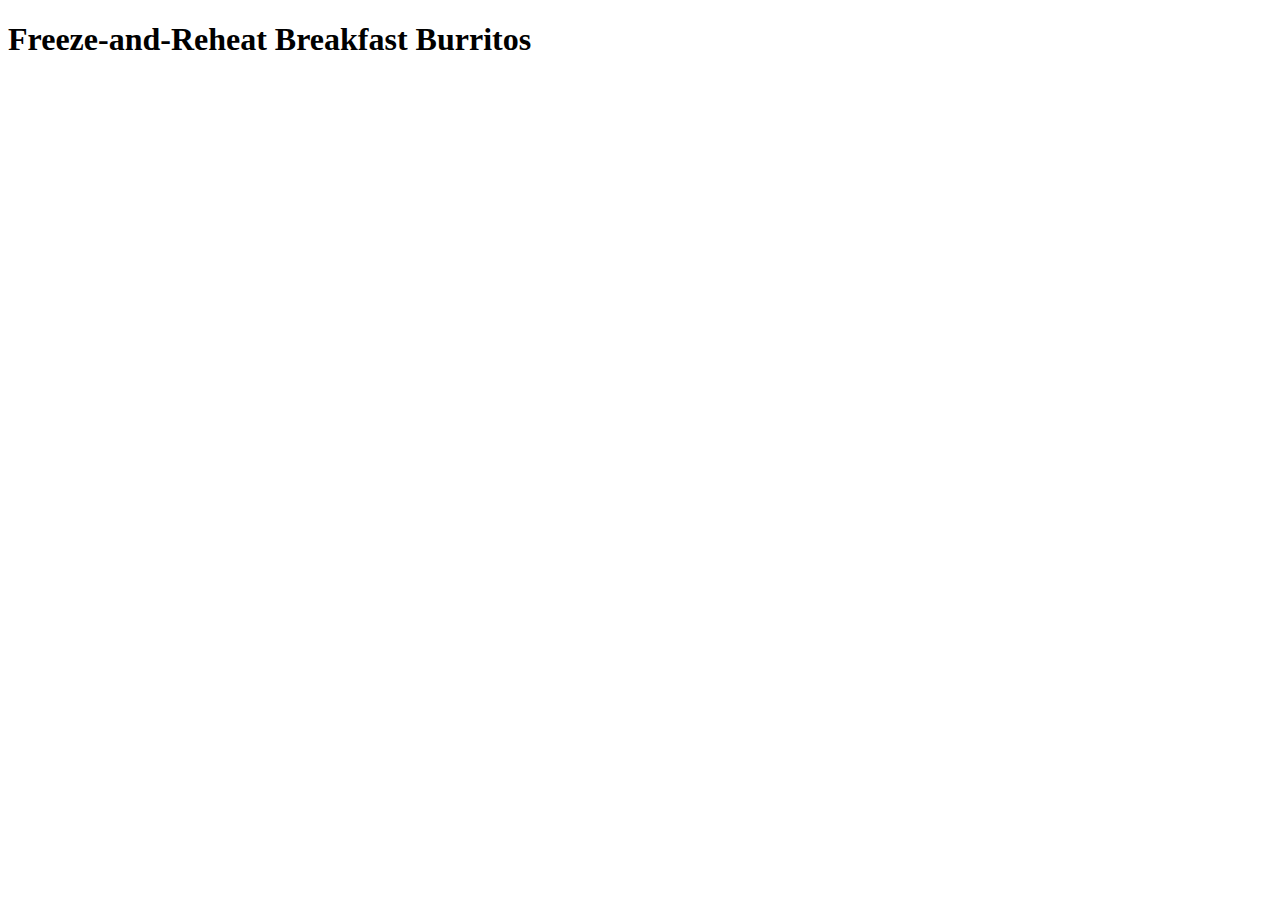
==== recipes/burritos.html @ e286cbb9 "Add breakfast recipe" ====
<!DOCTYPE html>
<html lang="en">
<head>
  <meta charset="UTF-8">
  <meta http-equiv="X-UA-Compatible" content="IE=edge">
  <meta name="viewport" content="width=device-width, initial-scale=1.0">
  <title>Freeze-and-Reheat Breakfast Burritos</title>
</head>
<body>
  <h1>Freeze-and-Reheat Breakfast Burritos</h1>
</body>
</html>
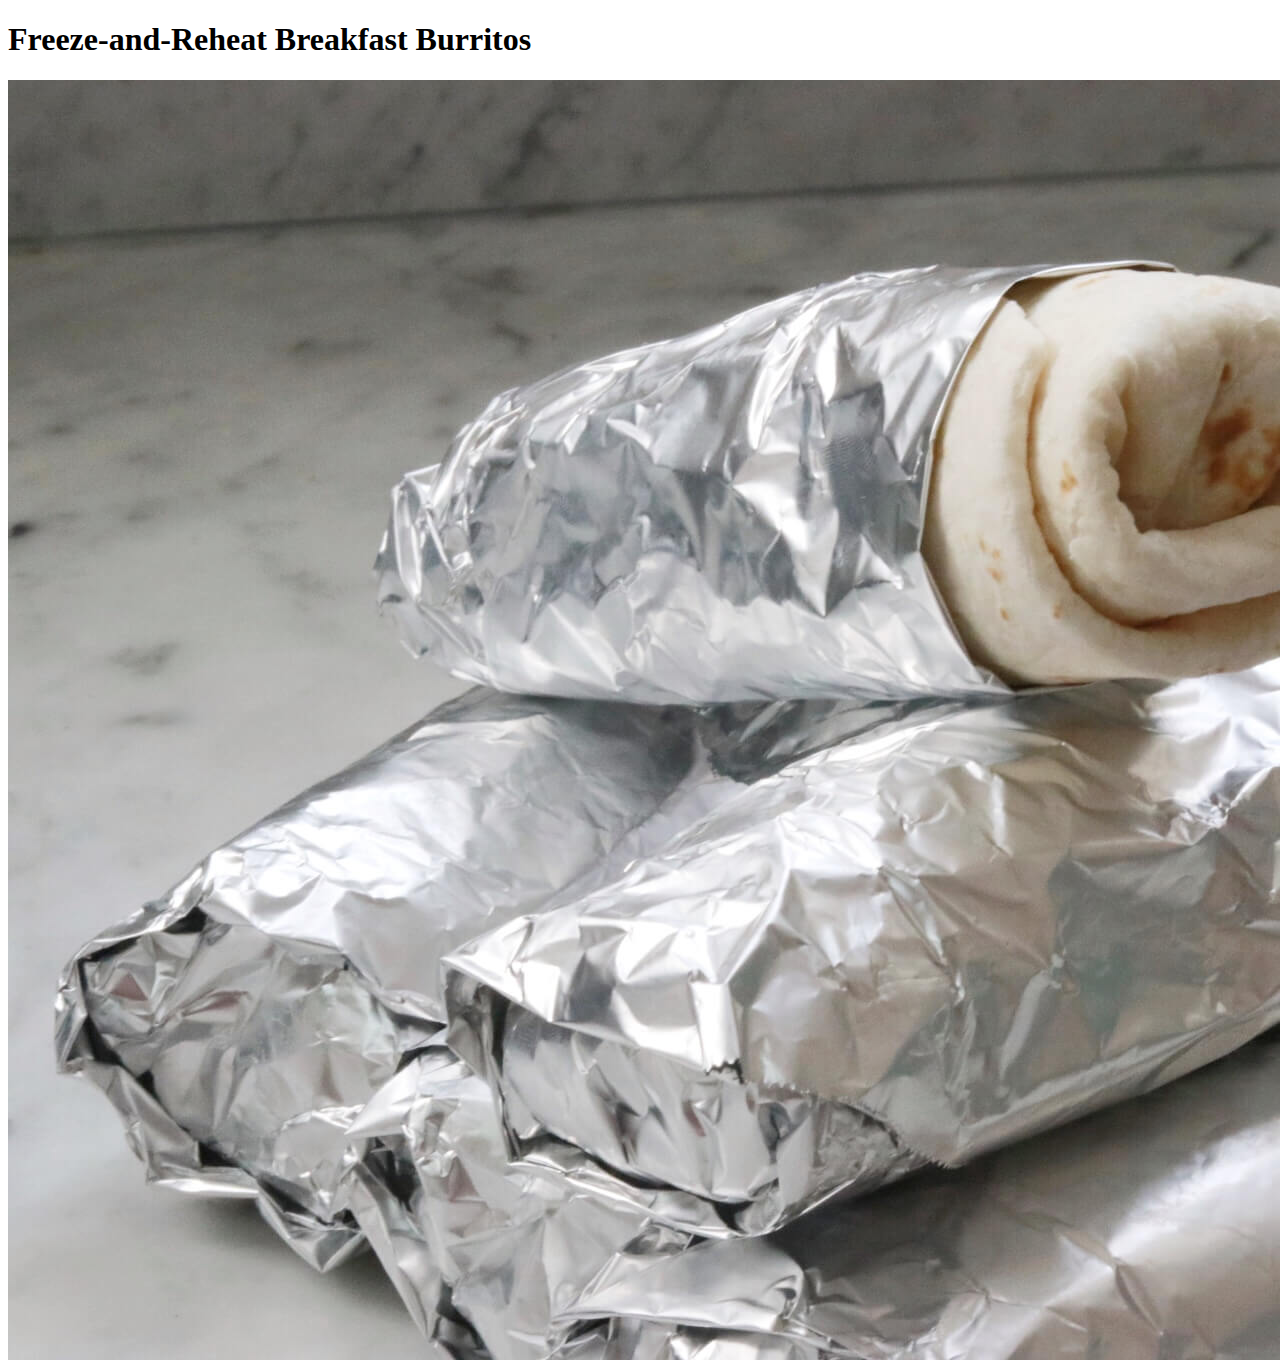
==== commit d566efda: "Add image" ====
--- a/recipes/burritos.html
+++ b/recipes/burritos.html
@@ -8,5 +8,6 @@
 </head>
 <body>
   <h1>Freeze-and-Reheat Breakfast Burritos</h1>
+  <img src="../images/burritos.jpeg" alt="Burritos">
 </body>
 </html>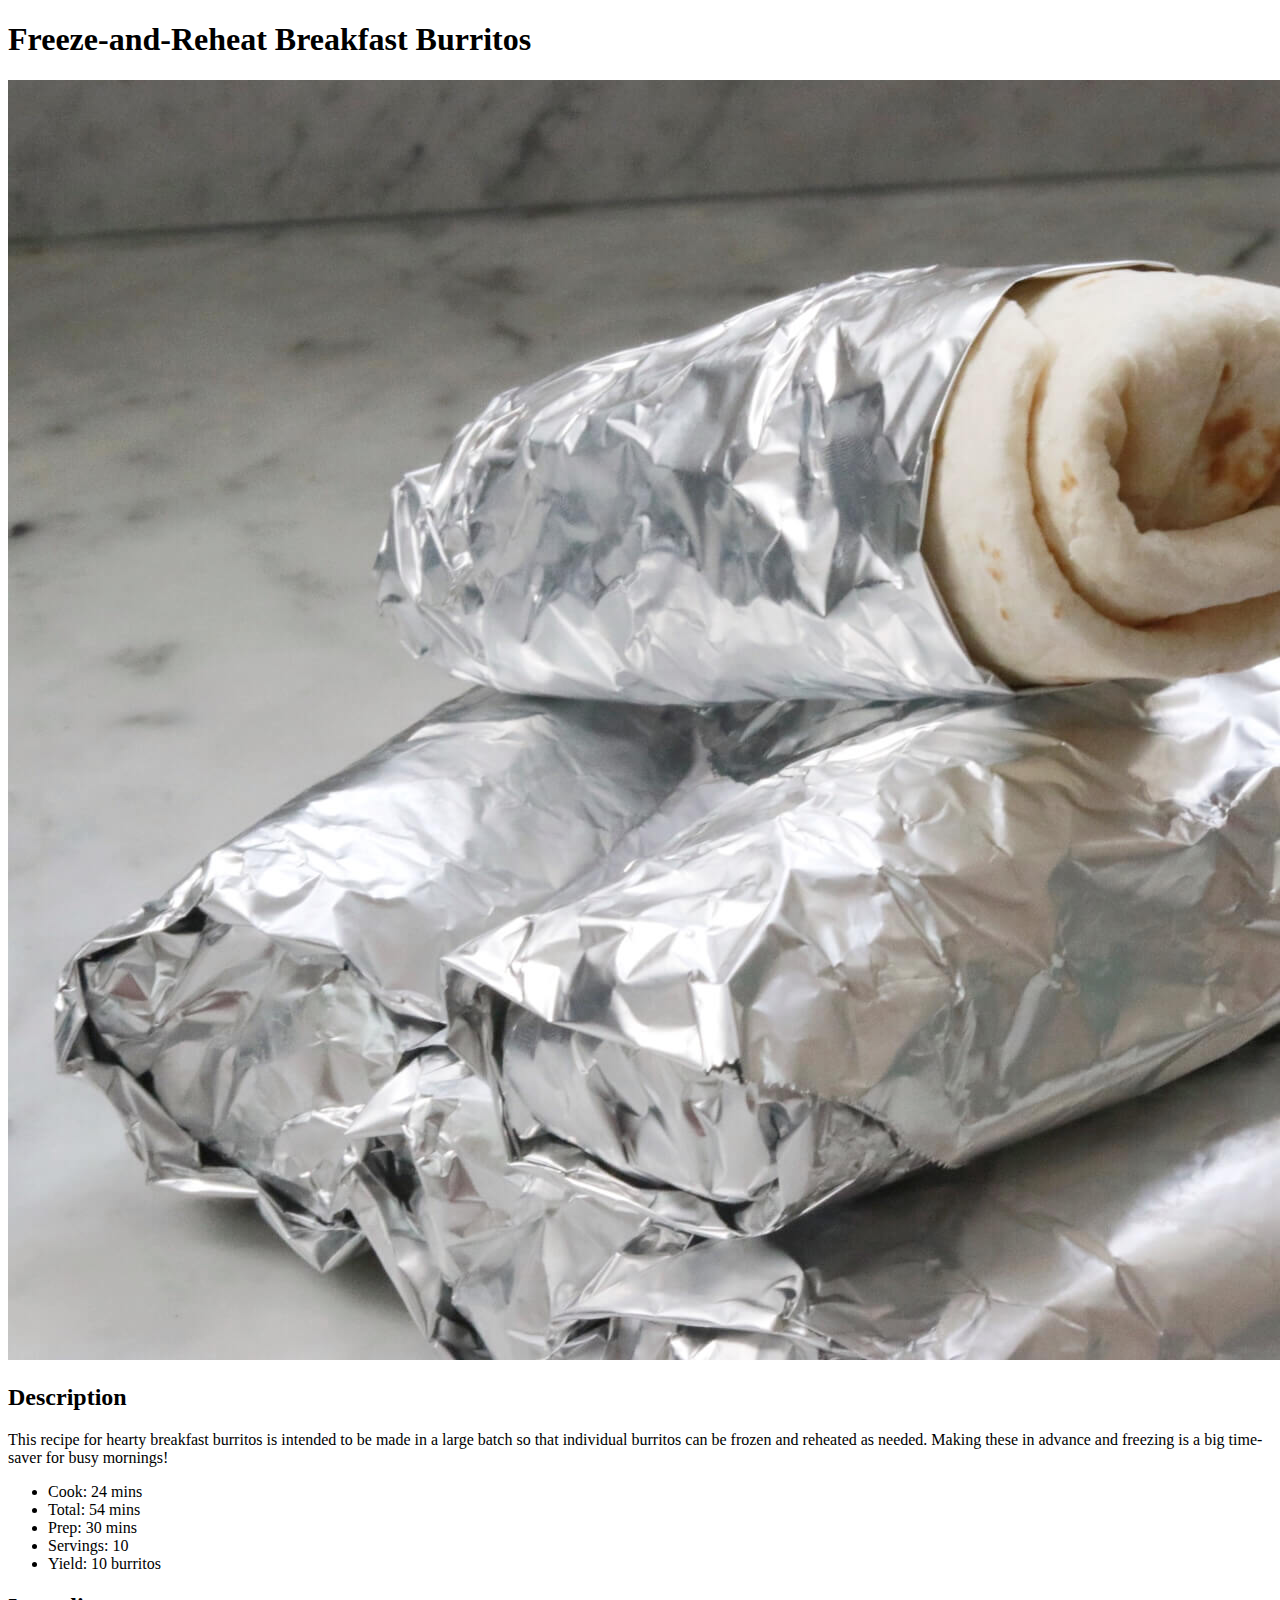
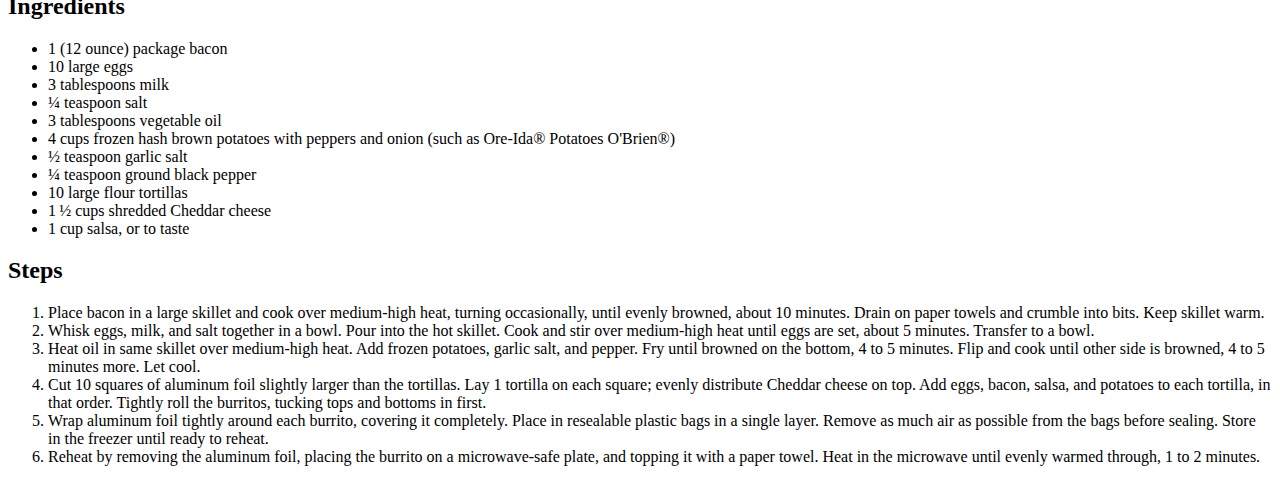
==== commit 7ee06943: "Add recipe" ====
--- a/recipes/burritos.html
+++ b/recipes/burritos.html
@@ -9,5 +9,41 @@
 <body>
   <h1>Freeze-and-Reheat Breakfast Burritos</h1>
   <img src="../images/burritos.jpeg" alt="Burritos">
+
+  <h2>Description</h2>
+  <p>This recipe for hearty breakfast burritos is intended to be made in a large batch so that individual burritos can be frozen and reheated as needed. Making these in advance and freezing is a big time-saver for busy mornings!</p>
+  
+  <ul>
+    <li>Cook: 24 mins</li>
+    <li>Total: 54 mins</li>
+    <li>Prep: 30 mins</li>
+    <li>Servings: 10</li>
+    <li>Yield: 10 burritos</li>
+  </ul>
+
+  <h2>Ingredients</h2>
+  <ul>
+    <li>1 (12 ounce) package bacon</li>
+    <li>10 large eggs</li>
+    <li>3 tablespoons milk</li>
+    <li>¼ teaspoon salt</li>
+    <li>3 tablespoons vegetable oil</li>
+    <li>4 cups frozen hash brown potatoes with peppers and onion (such as Ore-Ida® Potatoes O'Brien®)</li>
+    <li>½ teaspoon garlic salt</li>
+    <li>¼ teaspoon ground black pepper</li>
+    <li>10 large flour tortillas</li>
+    <li>1 ½ cups shredded Cheddar cheese</li>
+    <li>1 cup salsa, or to taste</li>
+  </ul>
+
+  <h2>Steps</h2>
+  <ol>
+    <li>Place bacon in a large skillet and cook over medium-high heat, turning occasionally, until evenly browned, about 10 minutes. Drain on paper towels and crumble into bits. Keep skillet warm.</li>
+    <li>Whisk eggs, milk, and salt together in a bowl. Pour into the hot skillet. Cook and stir over medium-high heat until eggs are set, about 5 minutes. Transfer to a bowl.</li>
+    <li>Heat oil in same skillet over medium-high heat. Add frozen potatoes, garlic salt, and pepper. Fry until browned on the bottom, 4 to 5 minutes. Flip and cook until other side is browned, 4 to 5 minutes more. Let cool.</li>
+    <li>Cut 10 squares of aluminum foil slightly larger than the tortillas. Lay 1 tortilla on each square; evenly distribute Cheddar cheese on top. Add eggs, bacon, salsa, and potatoes to each tortilla, in that order. Tightly roll the burritos, tucking tops and bottoms in first.</li>
+    <li>Wrap aluminum foil tightly around each burrito, covering it completely. Place in resealable plastic bags in a single layer. Remove as much air as possible from the bags before sealing. Store in the freezer until ready to reheat.</li>
+    <li>Reheat by removing the aluminum foil, placing the burrito on a microwave-safe plate, and topping it with a paper towel. Heat in the microwave until evenly warmed through, 1 to 2 minutes.</li>
+  </ol>
 </body>
 </html>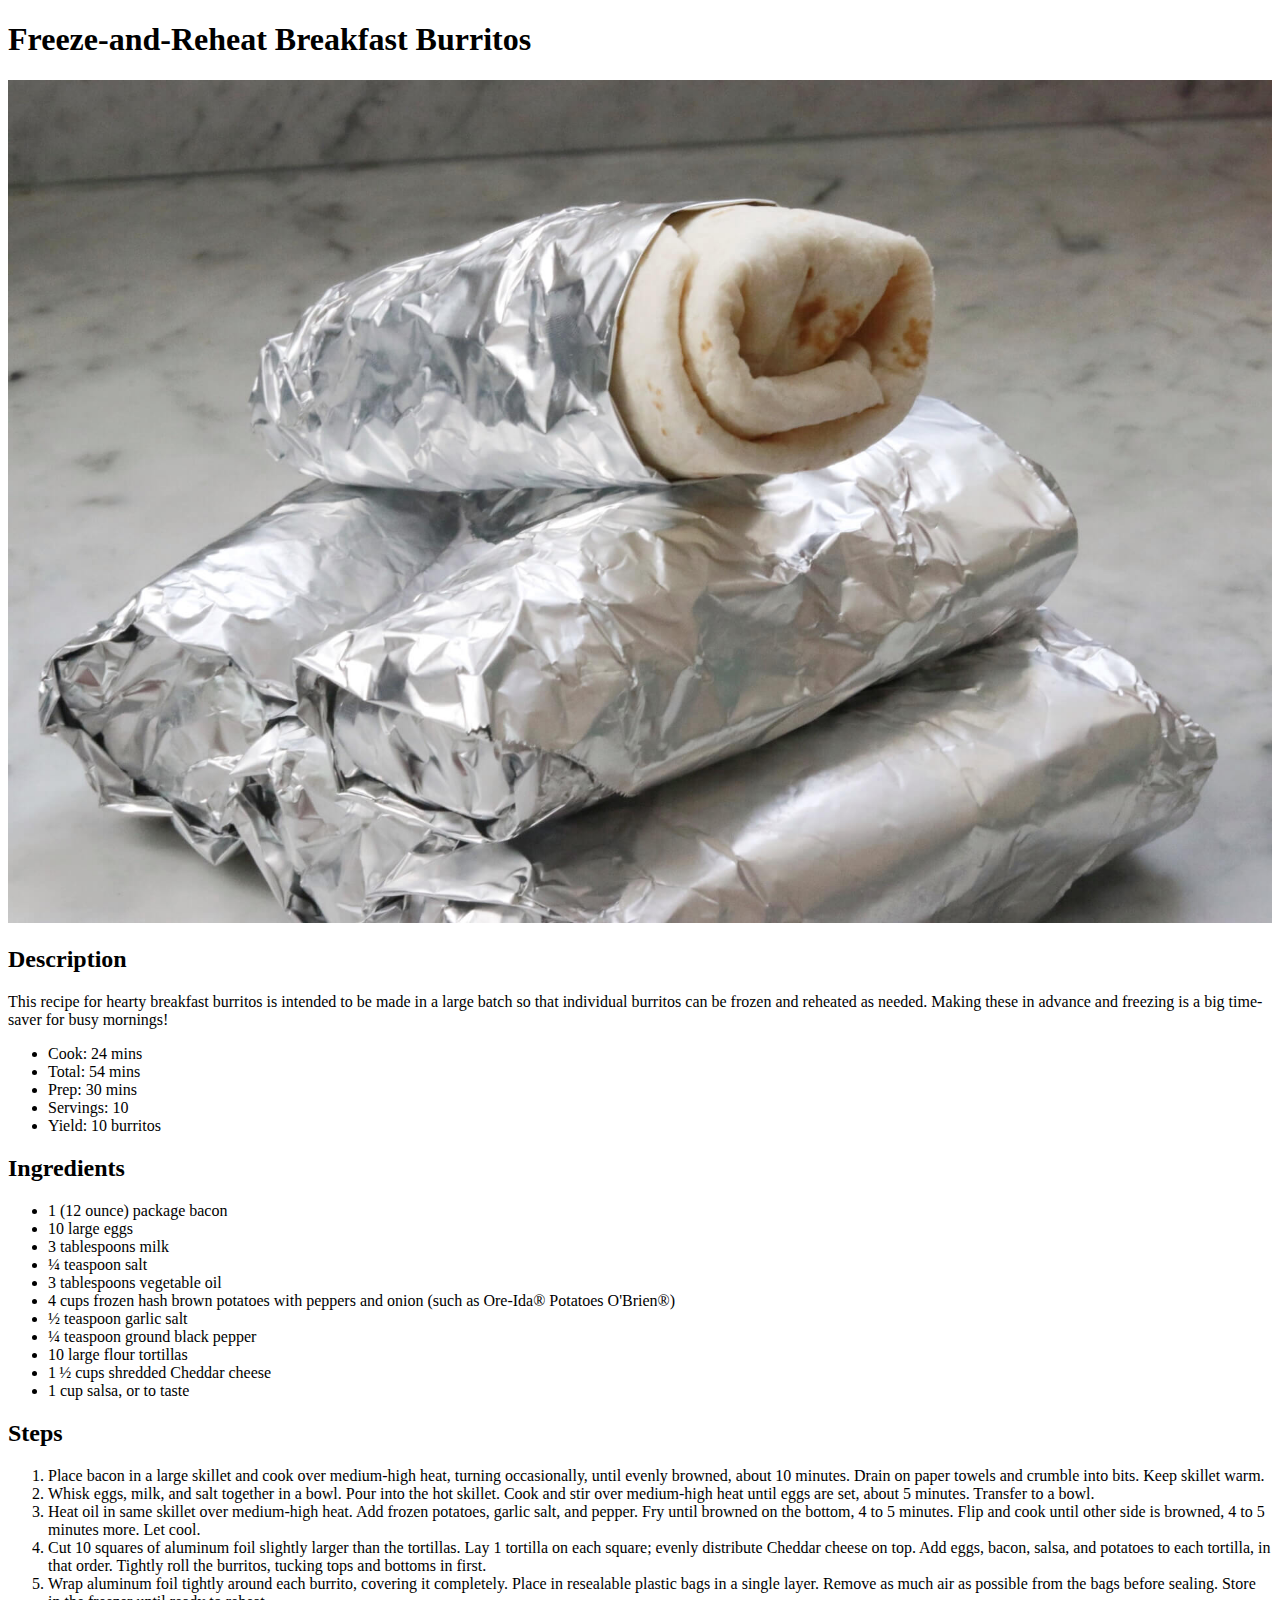
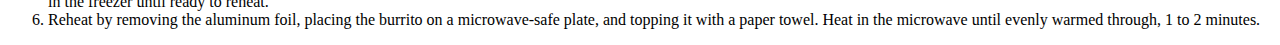
==== commit 1d497062: "Make images responsive" ====
--- a/recipes/burritos.html
+++ b/recipes/burritos.html
@@ -4,7 +4,8 @@
   <meta charset="UTF-8">
   <meta http-equiv="X-UA-Compatible" content="IE=edge">
   <meta name="viewport" content="width=device-width, initial-scale=1.0">
-  <title>Freeze-and-Reheat Breakfast Burritos</title>
+  <title>Freeze-and-Reheat Breakfast Burritos Recipe | Odin Recipes</title>
+  <link rel="stylesheet" href="../styles.css">
 </head>
 <body>
   <h1>Freeze-and-Reheat Breakfast Burritos</h1>
--- a/styles.css
+++ b/styles.css
@@ -0,0 +1,3 @@
+img {
+  width: 100%;
+}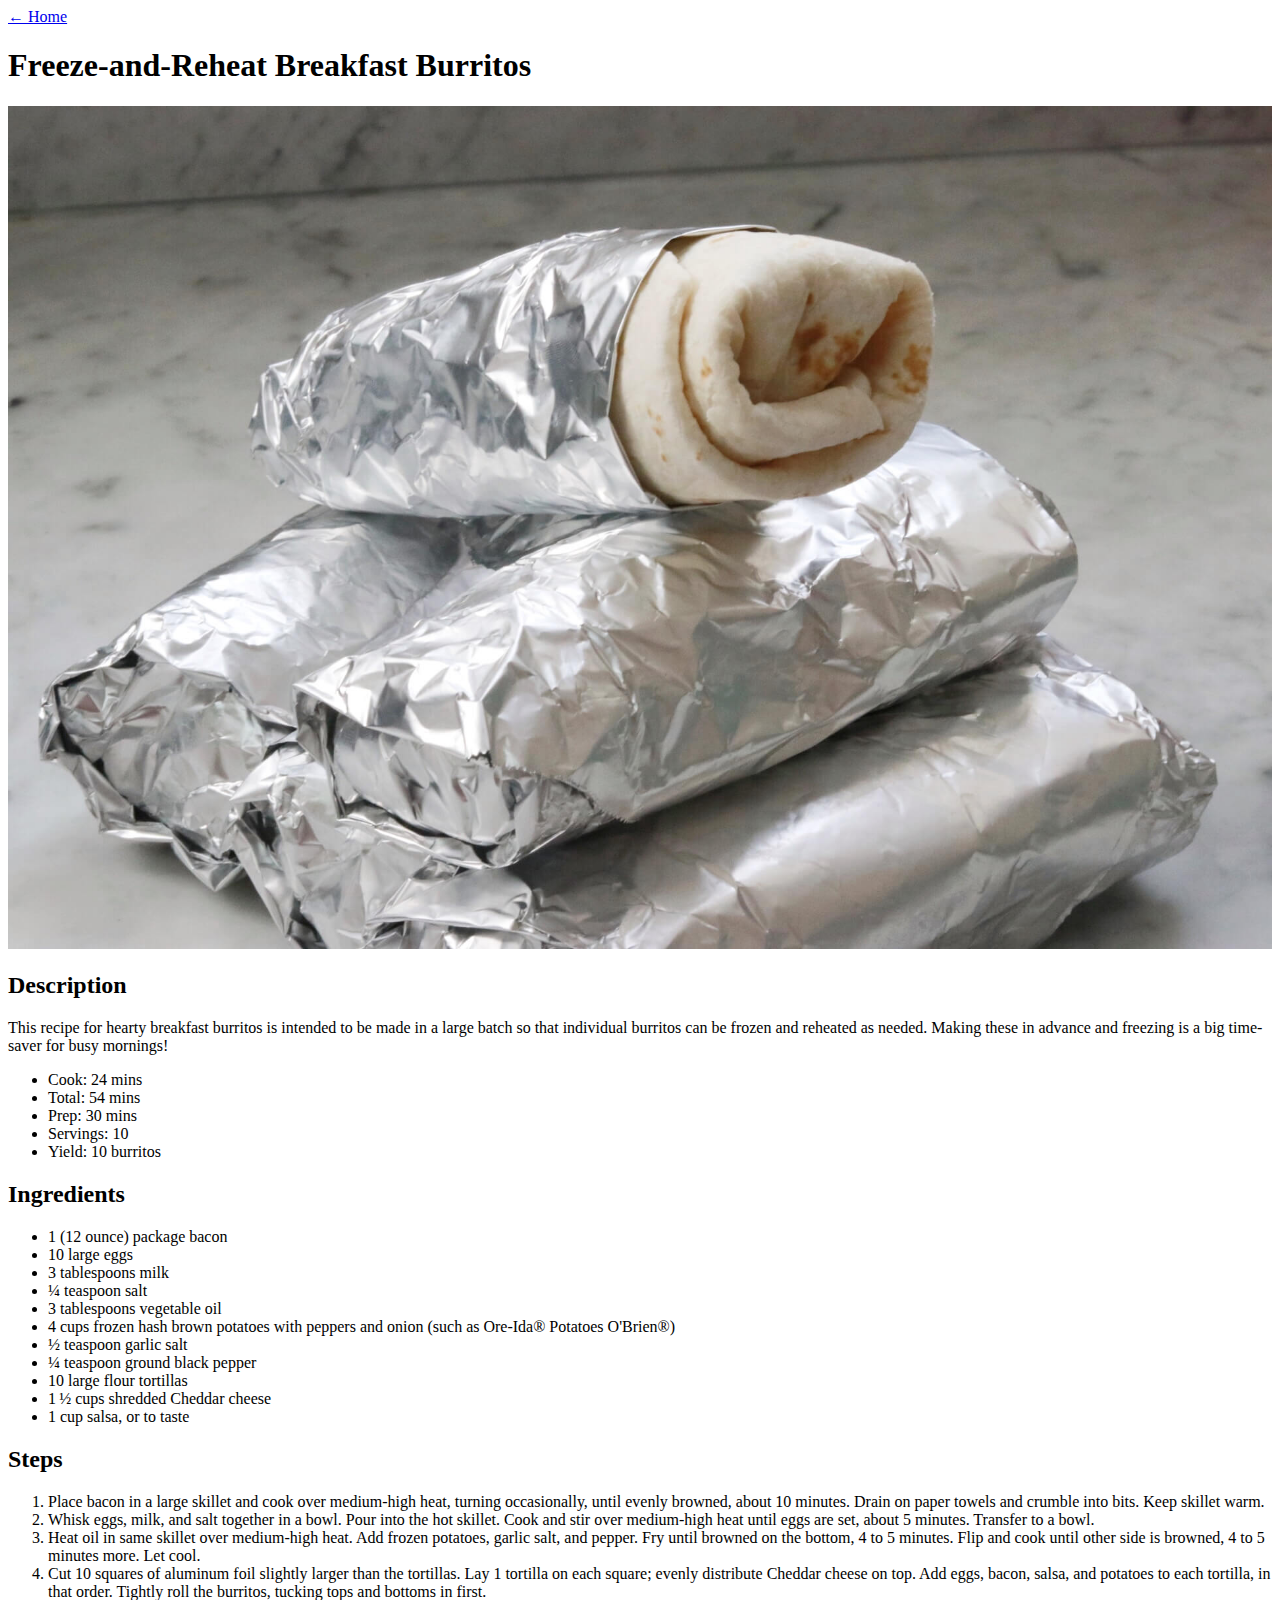
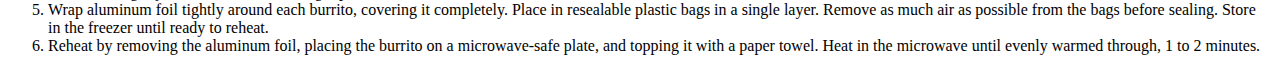
==== commit 7601a72f: "Add navigation link" ====
--- a/recipes/burritos.html
+++ b/recipes/burritos.html
@@ -8,6 +8,8 @@
   <link rel="stylesheet" href="../styles.css">
 </head>
 <body>
+  <a href="../index.html">&larr; Home</a>
+
   <h1>Freeze-and-Reheat Breakfast Burritos</h1>
   <img src="../images/burritos.jpeg" alt="Burritos">
 
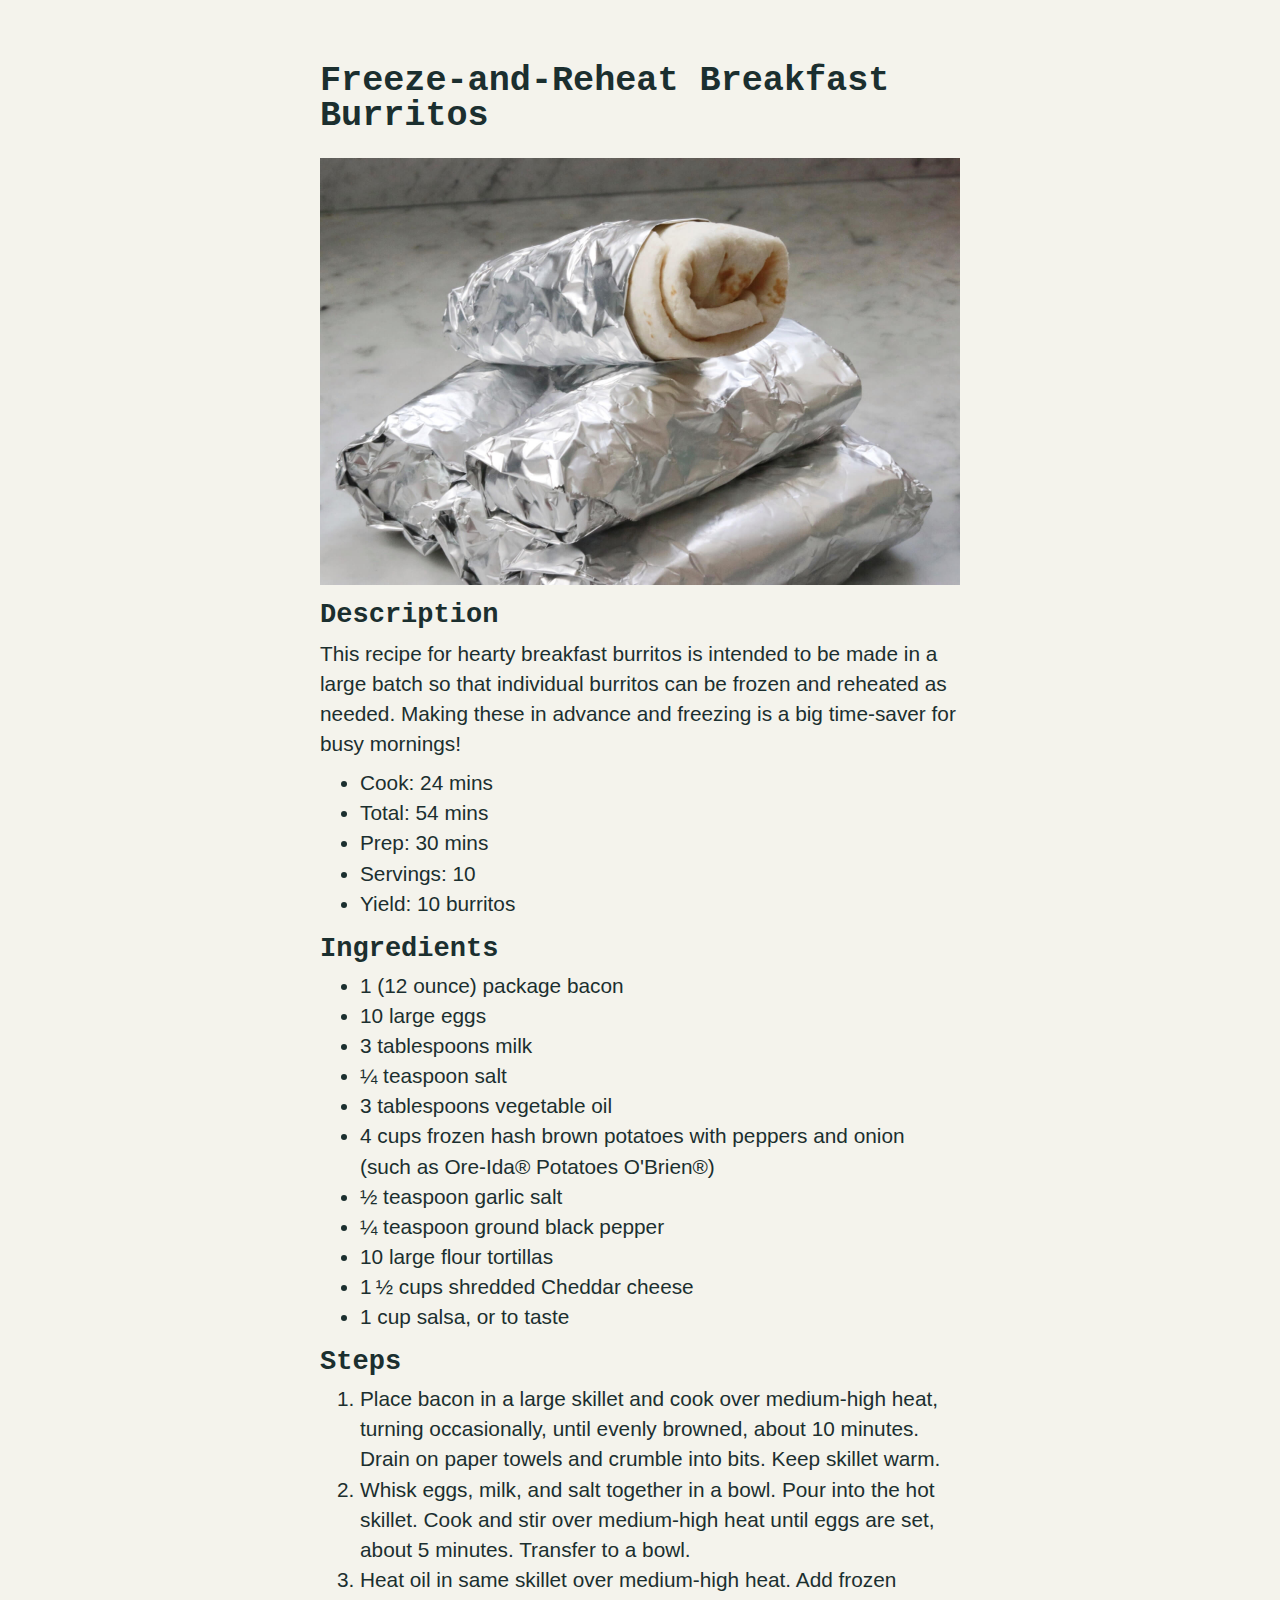
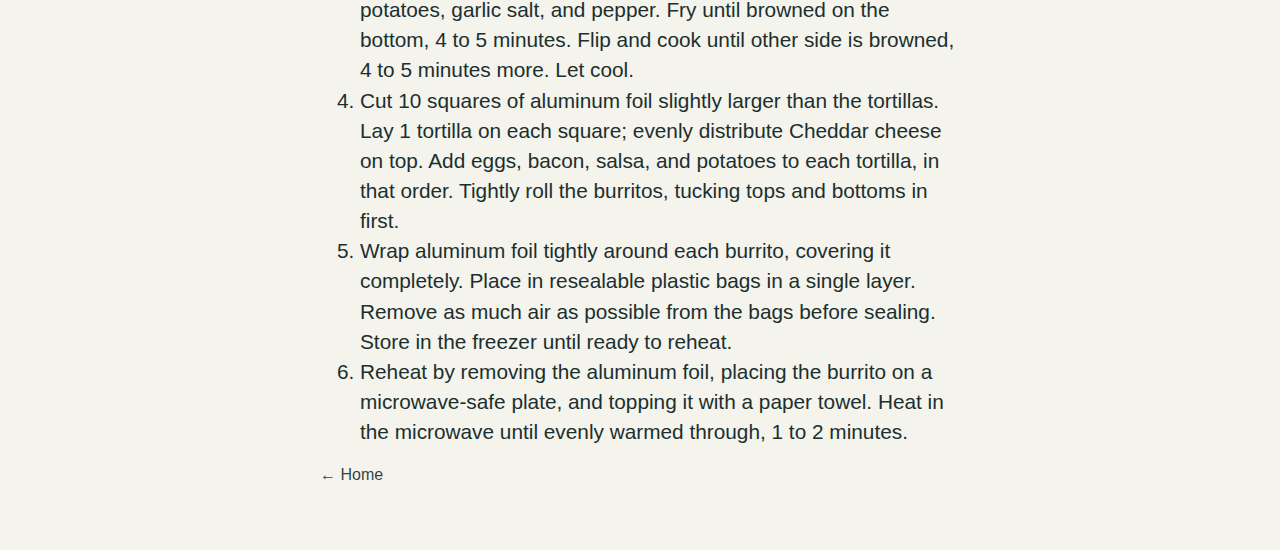
==== commit d1731488: "Add styles" ====
--- a/recipes/burritos.html
+++ b/recipes/burritos.html
@@ -8,8 +8,6 @@
   <link rel="stylesheet" href="../styles.css">
 </head>
 <body>
-  <a href="../index.html">&larr; Home</a>
-
   <h1>Freeze-and-Reheat Breakfast Burritos</h1>
   <img src="../images/burritos.jpeg" alt="Burritos">
 
@@ -48,5 +46,7 @@
     <li>Wrap aluminum foil tightly around each burrito, covering it completely. Place in resealable plastic bags in a single layer. Remove as much air as possible from the bags before sealing. Store in the freezer until ready to reheat.</li>
     <li>Reheat by removing the aluminum foil, placing the burrito on a microwave-safe plate, and topping it with a paper towel. Heat in the microwave until evenly warmed through, 1 to 2 minutes.</li>
   </ol>
+
+  <a href="../index.html">&larr; Home</a>
 </body>
 </html>--- a/styles.css
+++ b/styles.css
@@ -1,3 +1,61 @@
+a, a:visited {
+  text-decoration: none;
+  color: rgba(27, 47, 47, 0.915);
+  font-family: Helvetica, Arial, sans-serif;
+  font-size: 1em;
+  line-height: 1.45;
+}
+
+a:hover {
+  text-decoration: underline;
+}
+
+body {
+  background-color: #F4F3EC;
+  margin: 5% auto;
+  width: 85%;
+}
+
+h1, h2, h3, h4, h5, h6 {
+  color: rgb(27, 47, 47);
+  font-family: 'Courier New', Courier, monospace;
+}
+
+h1 {
+  font-size: 2.197em;
+  line-height: 1;
+}
+
+h2 {
+  font-size: 1.69em;
+  line-height: 1;
+  margin: auto;
+}
+
 img {
   width: 100%;
+  margin-bottom: 2%;
+}
+
+li, p {
+  color: rgb(27, 47, 47);
+  font-family: Helvetica, Arial, sans-serif;
+  font-size: 1.3em;
+  line-height: 1.45;
+  margin: auto;
+}
+
+p {
+  margin-top: .5em;
+}
+
+ul, ol {
+  margin-block-start: .55em;
+}
+
+@media only screen and (min-width: 768px) {
+  /* For mobile phones: */
+  body {
+    width: 50%;
+  }
 }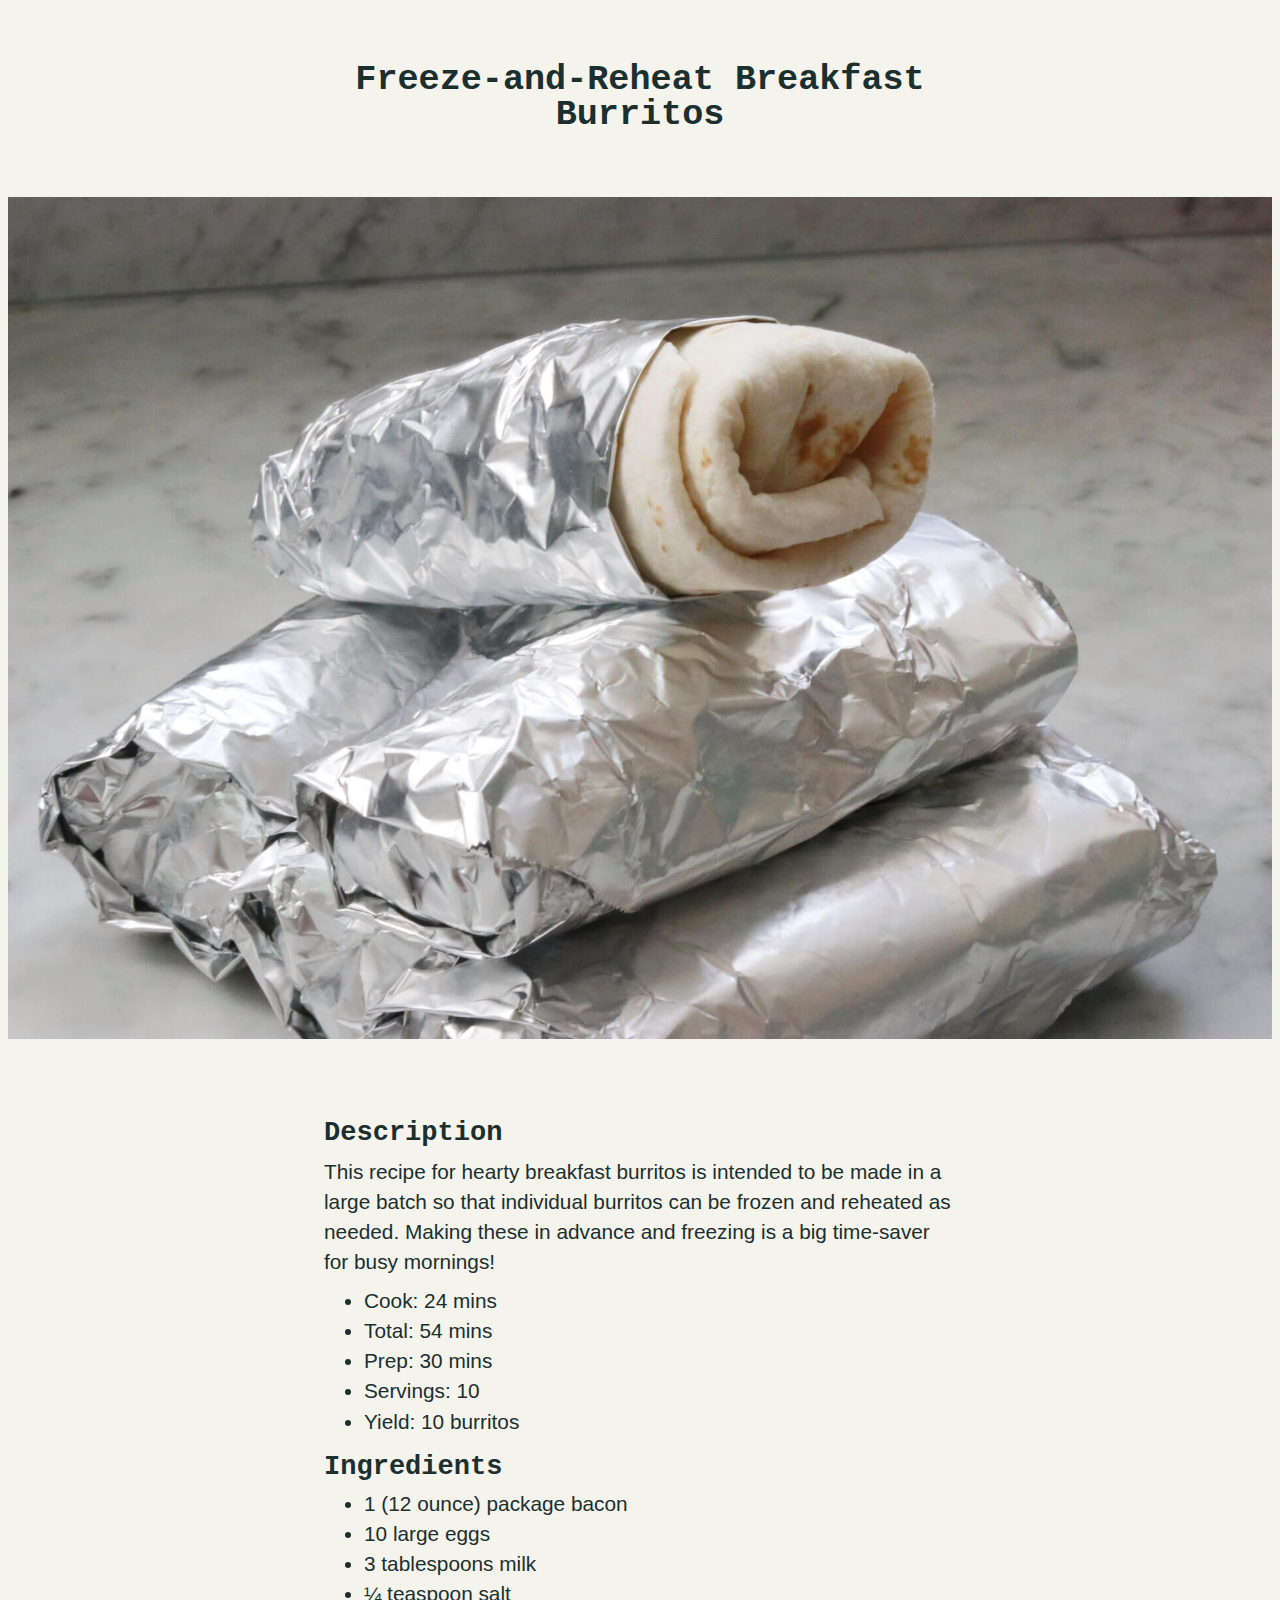
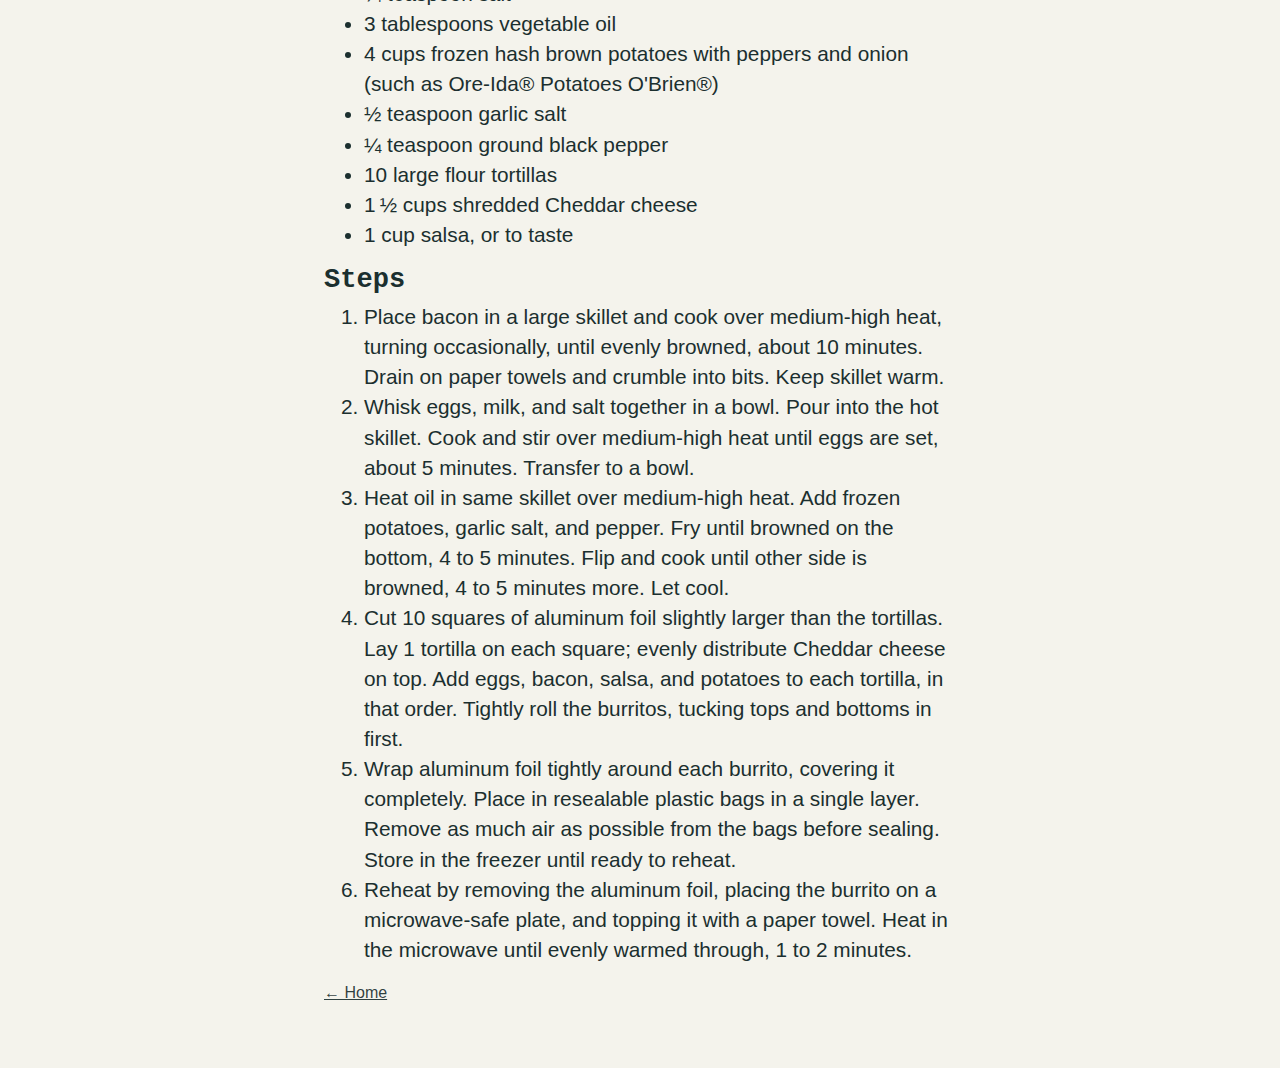
==== commit b55fe4d3: "Change width on images, center titles" ====
--- a/recipes/burritos.html
+++ b/recipes/burritos.html
@@ -8,45 +8,47 @@
   <link rel="stylesheet" href="../styles.css">
 </head>
 <body>
-  <h1>Freeze-and-Reheat Breakfast Burritos</h1>
+  <h1 class="title text-content">Freeze-and-Reheat Breakfast Burritos</h1>
   <img src="../images/burritos.jpeg" alt="Burritos">
 
-  <h2>Description</h2>
-  <p>This recipe for hearty breakfast burritos is intended to be made in a large batch so that individual burritos can be frozen and reheated as needed. Making these in advance and freezing is a big time-saver for busy mornings!</p>
-  
-  <ul>
-    <li>Cook: 24 mins</li>
-    <li>Total: 54 mins</li>
-    <li>Prep: 30 mins</li>
-    <li>Servings: 10</li>
-    <li>Yield: 10 burritos</li>
-  </ul>
+  <div class="text-content">
+    <h2>Description</h2>
+    <p>This recipe for hearty breakfast burritos is intended to be made in a large batch so that individual burritos can be frozen and reheated as needed. Making these in advance and freezing is a big time-saver for busy mornings!</p>
+    
+    <ul>
+      <li>Cook: 24 mins</li>
+      <li>Total: 54 mins</li>
+      <li>Prep: 30 mins</li>
+      <li>Servings: 10</li>
+      <li>Yield: 10 burritos</li>
+    </ul>
 
-  <h2>Ingredients</h2>
-  <ul>
-    <li>1 (12 ounce) package bacon</li>
-    <li>10 large eggs</li>
-    <li>3 tablespoons milk</li>
-    <li>¼ teaspoon salt</li>
-    <li>3 tablespoons vegetable oil</li>
-    <li>4 cups frozen hash brown potatoes with peppers and onion (such as Ore-Ida® Potatoes O'Brien®)</li>
-    <li>½ teaspoon garlic salt</li>
-    <li>¼ teaspoon ground black pepper</li>
-    <li>10 large flour tortillas</li>
-    <li>1 ½ cups shredded Cheddar cheese</li>
-    <li>1 cup salsa, or to taste</li>
-  </ul>
+    <h2>Ingredients</h2>
+    <ul>
+      <li>1 (12 ounce) package bacon</li>
+      <li>10 large eggs</li>
+      <li>3 tablespoons milk</li>
+      <li>¼ teaspoon salt</li>
+      <li>3 tablespoons vegetable oil</li>
+      <li>4 cups frozen hash brown potatoes with peppers and onion (such as Ore-Ida® Potatoes O'Brien®)</li>
+      <li>½ teaspoon garlic salt</li>
+      <li>¼ teaspoon ground black pepper</li>
+      <li>10 large flour tortillas</li>
+      <li>1 ½ cups shredded Cheddar cheese</li>
+      <li>1 cup salsa, or to taste</li>
+    </ul>
 
-  <h2>Steps</h2>
-  <ol>
-    <li>Place bacon in a large skillet and cook over medium-high heat, turning occasionally, until evenly browned, about 10 minutes. Drain on paper towels and crumble into bits. Keep skillet warm.</li>
-    <li>Whisk eggs, milk, and salt together in a bowl. Pour into the hot skillet. Cook and stir over medium-high heat until eggs are set, about 5 minutes. Transfer to a bowl.</li>
-    <li>Heat oil in same skillet over medium-high heat. Add frozen potatoes, garlic salt, and pepper. Fry until browned on the bottom, 4 to 5 minutes. Flip and cook until other side is browned, 4 to 5 minutes more. Let cool.</li>
-    <li>Cut 10 squares of aluminum foil slightly larger than the tortillas. Lay 1 tortilla on each square; evenly distribute Cheddar cheese on top. Add eggs, bacon, salsa, and potatoes to each tortilla, in that order. Tightly roll the burritos, tucking tops and bottoms in first.</li>
-    <li>Wrap aluminum foil tightly around each burrito, covering it completely. Place in resealable plastic bags in a single layer. Remove as much air as possible from the bags before sealing. Store in the freezer until ready to reheat.</li>
-    <li>Reheat by removing the aluminum foil, placing the burrito on a microwave-safe plate, and topping it with a paper towel. Heat in the microwave until evenly warmed through, 1 to 2 minutes.</li>
-  </ol>
+    <h2>Steps</h2>
+    <ol>
+      <li>Place bacon in a large skillet and cook over medium-high heat, turning occasionally, until evenly browned, about 10 minutes. Drain on paper towels and crumble into bits. Keep skillet warm.</li>
+      <li>Whisk eggs, milk, and salt together in a bowl. Pour into the hot skillet. Cook and stir over medium-high heat until eggs are set, about 5 minutes. Transfer to a bowl.</li>
+      <li>Heat oil in same skillet over medium-high heat. Add frozen potatoes, garlic salt, and pepper. Fry until browned on the bottom, 4 to 5 minutes. Flip and cook until other side is browned, 4 to 5 minutes more. Let cool.</li>
+      <li>Cut 10 squares of aluminum foil slightly larger than the tortillas. Lay 1 tortilla on each square; evenly distribute Cheddar cheese on top. Add eggs, bacon, salsa, and potatoes to each tortilla, in that order. Tightly roll the burritos, tucking tops and bottoms in first.</li>
+      <li>Wrap aluminum foil tightly around each burrito, covering it completely. Place in resealable plastic bags in a single layer. Remove as much air as possible from the bags before sealing. Store in the freezer until ready to reheat.</li>
+      <li>Reheat by removing the aluminum foil, placing the burrito on a microwave-safe plate, and topping it with a paper towel. Heat in the microwave until evenly warmed through, 1 to 2 minutes.</li>
+    </ol>
 
-  <a href="../index.html">&larr; Home</a>
+    <a href="../index.html">&larr; Home</a>
+  </div>
 </body>
 </html>--- a/styles.css
+++ b/styles.css
@@ -1,24 +1,21 @@
 a, a:visited {
-  text-decoration: none;
-  color: rgba(27, 47, 47, 0.915);
-  font-family: Helvetica, Arial, sans-serif;
   font-size: 1em;
   line-height: 1.45;
+  font-family: Helvetica, Arial, sans-serif;
+  color: rgba(27, 47, 47, 0.915);
 }
 
 a:hover {
-  text-decoration: underline;
+  color: rgba(27, 47, 47, 0.545);
 }
 
 body {
   background-color: #F4F3EC;
-  margin: 5% auto;
-  width: 85%;
 }
 
 h1, h2, h3, h4, h5, h6 {
+  font-family: 'Courier New', Courier, monospace;
   color: rgb(27, 47, 47);
-  font-family: 'Courier New', Courier, monospace;
 }
 
 h1 {
@@ -27,22 +24,23 @@
 }
 
 h2 {
+  margin: auto;
   font-size: 1.69em;
   line-height: 1;
-  margin: auto;
 }
 
 img {
+  margin-bottom: 1%;
   width: 100%;
-  margin-bottom: 2%;
+  height: auto;
 }
 
 li, p {
-  color: rgb(27, 47, 47);
-  font-family: Helvetica, Arial, sans-serif;
+  margin: auto;
   font-size: 1.3em;
   line-height: 1.45;
-  margin: auto;
+  font-family: Helvetica, Arial, sans-serif;
+  color: rgb(27, 47, 47);
 }
 
 p {
@@ -53,9 +51,18 @@
   margin-block-start: .55em;
 }
 
+.text-content {
+  margin: 5% auto;
+  width: 85%;
+}
+
 @media only screen and (min-width: 768px) {
-  /* For mobile phones: */
-  body {
+  /* For tablets and up: */
+  .text-content {
     width: 50%;
   }
+}
+
+.title {
+  text-align: center;
 }